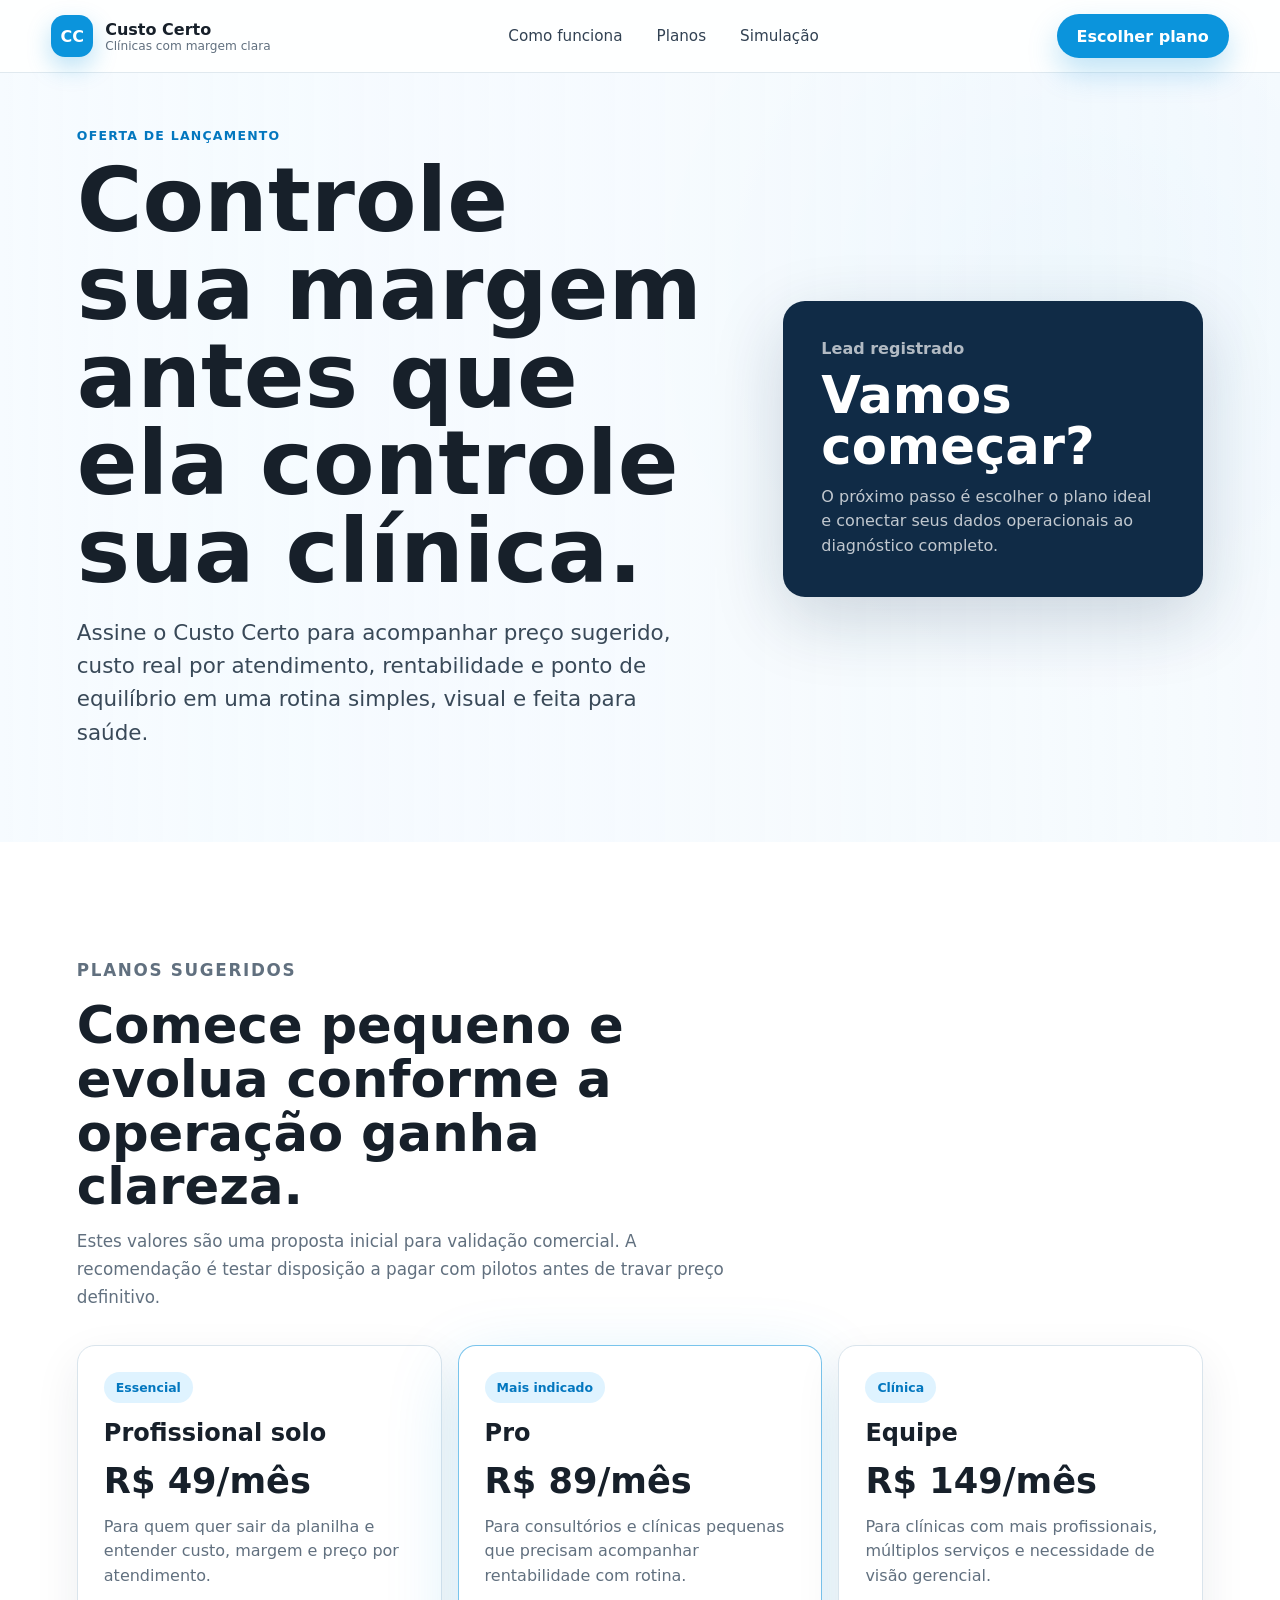
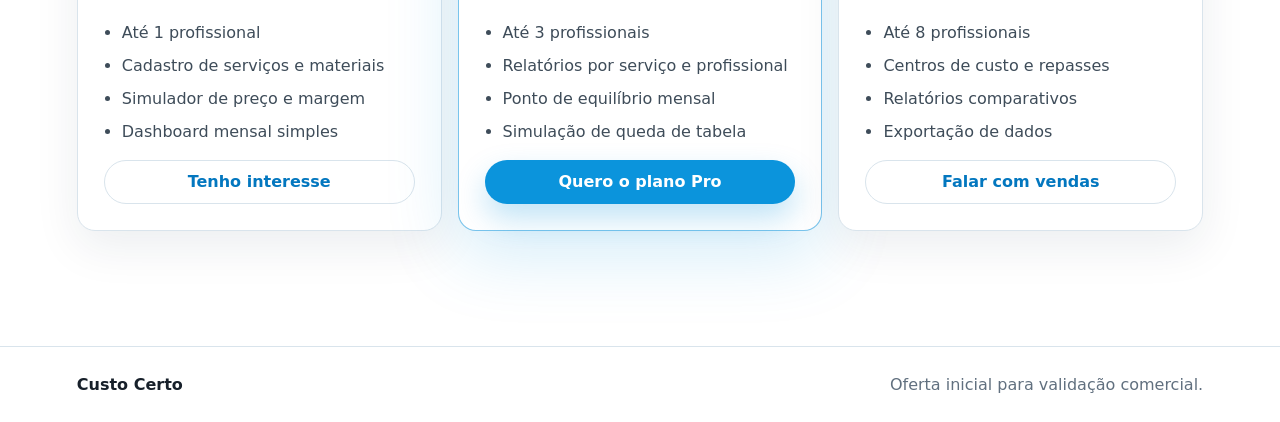
==== venda.html @ 5c552de0 "Add Custo Certo landing page" ====
<!doctype html>
<html lang="pt-BR">
  <head>
    <meta charset="utf-8" />
    <meta name="viewport" content="width=device-width, initial-scale=1" />
    <title>Custo Certo | Oferta</title>
    <meta
      name="description"
      content="Oferta de assinatura do Custo Certo para profissionais e clínicas de saúde."
    />
    <link rel="stylesheet" href="styles.css" />
  </head>
  <body>
    <header class="site-header" aria-label="Topo">
      <a class="brand" href="index.html" aria-label="Custo Certo">
        <span class="brand-mark" aria-hidden="true">CC</span>
        <span>
          <strong>Custo Certo</strong>
          <small>Clínicas com margem clara</small>
        </span>
      </a>
      <nav class="nav-links" aria-label="Navegação principal">
        <a href="index.html#produto">Como funciona</a>
        <a href="#planos">Planos</a>
        <a href="index.html#diagnostico">Simulação</a>
      </nav>
      <a class="header-cta" href="#planos">Escolher plano</a>
    </header>

    <main>
      <section class="sales-hero">
        <div>
          <p class="eyebrow">Oferta de lançamento</p>
          <h1>Controle sua margem antes que ela controle sua clínica.</h1>
          <p class="hero-lead">
            Assine o Custo Certo para acompanhar preço sugerido, custo real por atendimento,
            rentabilidade e ponto de equilíbrio em uma rotina simples, visual e feita para saúde.
          </p>
        </div>
        <div class="sales-summary">
          <span>Lead registrado</span>
          <strong id="leadGreeting">Vamos começar?</strong>
          <p>
            O próximo passo é escolher o plano ideal e conectar seus dados operacionais ao
            diagnóstico completo.
          </p>
        </div>
      </section>

      <section class="section pricing-section" id="planos" aria-labelledby="pricing-title">
        <div class="section-heading compact">
          <p class="eyebrow">Planos sugeridos</p>
          <h2 id="pricing-title">Comece pequeno e evolua conforme a operação ganha clareza.</h2>
          <p>
            Estes valores são uma proposta inicial para validação comercial. A recomendação é testar
            disposição a pagar com pilotos antes de travar preço definitivo.
          </p>
        </div>

        <div class="pricing-grid">
          <article class="price-card">
            <span class="plan-label">Essencial</span>
            <h3>Profissional solo</h3>
            <strong>R$ 49/mês</strong>
            <p>Para quem quer sair da planilha e entender custo, margem e preço por atendimento.</p>
            <ul>
              <li>Até 1 profissional</li>
              <li>Cadastro de serviços e materiais</li>
              <li>Simulador de preço e margem</li>
              <li>Dashboard mensal simples</li>
            </ul>
            <a class="button secondary" href="mailto:contato@custocerto.com?subject=Plano%20Essencial">Tenho interesse</a>
          </article>

          <article class="price-card featured">
            <span class="plan-label">Mais indicado</span>
            <h3>Pro</h3>
            <strong>R$ 89/mês</strong>
            <p>Para consultórios e clínicas pequenas que precisam acompanhar rentabilidade com rotina.</p>
            <ul>
              <li>Até 3 profissionais</li>
              <li>Relatórios por serviço e profissional</li>
              <li>Ponto de equilíbrio mensal</li>
              <li>Simulação de queda de tabela</li>
            </ul>
            <a class="button primary" href="mailto:contato@custocerto.com?subject=Plano%20Pro">Quero o plano Pro</a>
          </article>

          <article class="price-card">
            <span class="plan-label">Clínica</span>
            <h3>Equipe</h3>
            <strong>R$ 149/mês</strong>
            <p>Para clínicas com mais profissionais, múltiplos serviços e necessidade de visão gerencial.</p>
            <ul>
              <li>Até 8 profissionais</li>
              <li>Centros de custo e repasses</li>
              <li>Relatórios comparativos</li>
              <li>Exportação de dados</li>
            </ul>
            <a class="button secondary" href="mailto:contato@custocerto.com?subject=Plano%20Equipe">Falar com vendas</a>
          </article>
        </div>
      </section>
    </main>

    <footer class="site-footer">
      <span>Custo Certo</span>
      <span>Oferta inicial para validação comercial.</span>
    </footer>

    <script src="script.js"></script>
  </body>
</html>
---- styles.css ----
:root {
  --blue-700: #0377bf;
  --blue-600: #0b94dc;
  --blue-100: #dff3ff;
  --ink: #17202a;
  --muted: #61707f;
  --line: #d9e4ec;
  --paper: #ffffff;
  --mist: #f5f8fb;
  --green: #22a45a;
  --red: #d94b54;
  --yellow: #f4bf2a;
  --shadow: 0 22px 70px rgba(16, 43, 70, 0.18);
  font-family:
    Inter, ui-sans-serif, system-ui, -apple-system, BlinkMacSystemFont, "Segoe UI", sans-serif;
}

* {
  box-sizing: border-box;
}

html {
  scroll-behavior: smooth;
}

body {
  margin: 0;
  color: var(--ink);
  background: var(--mist);
  overflow-x: hidden;
}

a {
  color: inherit;
  text-decoration: none;
}

button {
  font: inherit;
}

img {
  display: block;
  max-width: 100%;
}

.site-header {
  position: fixed;
  inset: 0 0 auto;
  z-index: 20;
  display: flex;
  align-items: center;
  justify-content: space-between;
  gap: 24px;
  padding: 14px clamp(18px, 4vw, 64px);
  background: rgba(255, 255, 255, 0.88);
  border-bottom: 1px solid rgba(217, 228, 236, 0.8);
  backdrop-filter: blur(16px);
}

.brand {
  display: flex;
  align-items: center;
  gap: 12px;
  min-width: 188px;
}

.brand-mark {
  display: grid;
  width: 42px;
  height: 42px;
  place-items: center;
  color: #fff;
  font-weight: 800;
  letter-spacing: 0;
  background: var(--blue-600);
  border-radius: 14px;
  box-shadow: 0 10px 24px rgba(11, 148, 220, 0.28);
}

.brand strong,
.brand small {
  display: block;
}

.brand small {
  color: var(--muted);
  font-size: 0.76rem;
}

.nav-links {
  display: flex;
  align-items: center;
  gap: clamp(16px, 3vw, 34px);
  color: #314152;
  font-size: 0.95rem;
}

.header-cta,
.button {
  display: inline-flex;
  align-items: center;
  justify-content: center;
  min-height: 44px;
  padding: 0 20px;
  font-weight: 750;
  border: 0;
  border-radius: 999px;
  cursor: pointer;
}

.header-cta,
.button.primary {
  color: #fff;
  background: var(--blue-600);
  box-shadow: 0 14px 30px rgba(11, 148, 220, 0.26);
}

.button.secondary {
  color: var(--blue-700);
  background: rgba(255, 255, 255, 0.86);
  border: 1px solid var(--line);
}

.section-cta {
  display: flex;
  flex-wrap: wrap;
  gap: 12px;
  margin-top: 28px;
}

.hero {
  position: relative;
  min-height: 94vh;
  overflow: hidden;
  display: grid;
  align-items: center;
  padding: 116px clamp(20px, 6vw, 92px) 72px;
  background:
    linear-gradient(90deg, rgba(246, 251, 255, 0.98) 0%, rgba(246, 251, 255, 0.9) 46%, rgba(246, 251, 255, 0.36) 100%),
    radial-gradient(circle at 90% 44%, rgba(34, 164, 90, 0.16), transparent 31%),
    #f6fbff;
}

.hero::after {
  content: "";
  position: absolute;
  inset: auto 0 0;
  height: 96px;
  background: linear-gradient(180deg, transparent, var(--mist));
  pointer-events: none;
}

.hero-copy {
  position: relative;
  z-index: 2;
  width: 100%;
  min-width: 0;
  max-width: 720px;
}

.eyebrow {
  margin: 0 0 14px;
  color: var(--blue-700);
  font-size: 0.78rem;
  font-weight: 800;
  letter-spacing: 0.1em;
  text-transform: uppercase;
}

h1,
h2,
h3,
p {
  margin-top: 0;
}

h1 {
  margin-bottom: 20px;
  max-width: 820px;
  font-size: clamp(2.55rem, 7vw, 5.8rem);
  line-height: 0.98;
  letter-spacing: 0;
  overflow-wrap: break-word;
}

.hero-lead {
  max-width: min(610px, 100%);
  color: #394958;
  font-size: clamp(1.08rem, 2vw, 1.34rem);
  line-height: 1.55;
}

.hero-actions {
  display: flex;
  flex-wrap: wrap;
  gap: 12px;
  margin-top: 30px;
}

.hero-media {
  position: absolute;
  inset: 86px clamp(10px, 5vw, 72px) 38px auto;
  z-index: 1;
  width: min(46vw, 640px);
  min-width: 420px;
  pointer-events: none;
}

.hero-phone {
  position: absolute;
  width: 260px;
  border: 10px solid #101820;
  border-radius: 34px;
  background: #fff;
  box-shadow: var(--shadow);
}

.hero-phone-main {
  right: 118px;
  top: 28px;
  z-index: 3;
  transform: rotate(1.5deg);
}

.hero-phone-back {
  right: 0;
  top: 104px;
  z-index: 2;
  opacity: 0.88;
  transform: rotate(8deg);
}

.hero-phone-soft {
  right: 298px;
  top: 136px;
  z-index: 1;
  opacity: 0.72;
  transform: rotate(-7deg);
}

.hero-proof {
  position: absolute;
  z-index: 4;
  right: clamp(20px, 5vw, 86px);
  bottom: 36px;
  display: grid;
  grid-template-columns: minmax(0, 1fr) auto;
  gap: 0 14px;
  align-items: center;
  max-width: 390px;
  padding: 16px 18px;
  background: rgba(255, 255, 255, 0.92);
  border: 1px solid rgba(217, 228, 236, 0.9);
  border-radius: 18px;
  box-shadow: 0 18px 54px rgba(16, 43, 70, 0.15);
}

.hero-proof strong {
  grid-row: span 2;
  color: var(--green);
  font-size: 3rem;
  line-height: 1;
}

.hero-proof span {
  min-width: 0;
  color: var(--muted);
  font-size: 0.9rem;
}

.section {
  padding: clamp(64px, 9vw, 116px) clamp(20px, 6vw, 92px);
}

.section-heading {
  max-width: 760px;
  margin-bottom: 34px;
}

.section-heading.compact {
  max-width: 650px;
}

h2 {
  margin-bottom: 14px;
  font-size: clamp(2rem, 4vw, 3.4rem);
  line-height: 1.05;
  letter-spacing: 0;
}

.section-heading p,
.demo-copy p,
.pitch-card p {
  color: var(--muted);
  font-size: 1.05rem;
  line-height: 1.65;
}

.research-band {
  background: var(--paper);
}

.stat-grid {
  display: grid;
  grid-template-columns: repeat(3, minmax(0, 1fr));
  gap: 16px;
}

.stat-card,
.flow-grid article,
.pitch-card,
.diagnostic-panel,
.screen-row figure {
  background: var(--paper);
  border: 1px solid var(--line);
  border-radius: 18px;
  box-shadow: 0 16px 46px rgba(16, 43, 70, 0.08);
}

.stat-card {
  min-height: 174px;
  padding: 26px;
}

.stat-card strong {
  display: block;
  margin-bottom: 16px;
  color: var(--blue-700);
  font-size: clamp(2.4rem, 6vw, 4.3rem);
  line-height: 0.95;
}

.stat-card span {
  color: #3e4c59;
  font-size: 1.03rem;
  line-height: 1.45;
}

.product-section {
  background: #edf6fb;
}

.flow-grid {
  display: grid;
  grid-template-columns: repeat(4, minmax(0, 1fr));
  gap: 16px;
}

.flow-grid article {
  padding: 24px;
}

.step {
  display: inline-flex;
  align-items: center;
  justify-content: center;
  width: 44px;
  height: 44px;
  margin-bottom: 28px;
  color: var(--blue-700);
  font-weight: 850;
  background: var(--blue-100);
  border-radius: 14px;
}

.flow-grid h3 {
  margin-bottom: 10px;
  font-size: 1.22rem;
}

.flow-grid p {
  color: var(--muted);
  line-height: 1.55;
}

.demo-section {
  display: grid;
  grid-template-columns: 0.72fr 1.28fr;
  gap: clamp(28px, 6vw, 74px);
  align-items: center;
  background: var(--paper);
}

.screen-row {
  display: grid;
  grid-template-columns: repeat(3, minmax(0, 1fr));
  gap: 16px;
  align-items: end;
}

.screen-row figure {
  overflow: hidden;
  margin: 0;
}

.screen-row img {
  width: 100%;
  aspect-ratio: 9 / 15;
  object-fit: cover;
  object-position: top;
}

.screen-row figcaption {
  padding: 14px 16px 16px;
  color: #3e4c59;
  font-weight: 750;
  border-top: 1px solid var(--line);
}

.pitch-section {
  background:
    linear-gradient(135deg, rgba(3, 119, 191, 0.94), rgba(9, 93, 152, 0.94)),
    url("assets/app-relatorios.png") center / cover;
}

.pitch-card {
  max-width: 920px;
  padding: clamp(28px, 5vw, 58px);
  background: rgba(255, 255, 255, 0.94);
}

.pitch-tags {
  display: flex;
  flex-wrap: wrap;
  gap: 10px;
  margin-top: 26px;
}

.pitch-tags span {
  padding: 10px 14px;
  color: #0f4e76;
  font-size: 0.92rem;
  font-weight: 750;
  background: #e5f5ff;
  border-radius: 999px;
}

.calculator-section {
  background: var(--mist);
}

.diagnostic-panel {
  display: grid;
  grid-template-columns: 0.95fr 1.05fr;
  gap: 18px;
  padding: 18px;
}

.diagnostic-form,
.diagnostic-results {
  display: grid;
  align-content: start;
  gap: 14px;
}

.diagnostic-form {
  grid-template-columns: repeat(2, minmax(0, 1fr));
}

.diagnostic-form label {
  display: grid;
  gap: 10px;
  color: #344452;
  font-weight: 750;
}

.diagnostic-form input {
  width: 100%;
  min-height: 54px;
  padding: 0 16px;
  color: var(--ink);
  font: inherit;
  font-size: 1.06rem;
  background: #fbfdff;
  border: 1px solid var(--line);
  border-radius: 14px;
}

.diagnostic-status {
  display: grid;
  gap: 8px;
  padding: 22px;
  color: #fff;
  background: #102b46;
  border-radius: 16px;
}

.diagnostic-status.good {
  background: #11663b;
}

.diagnostic-status.warning {
  background: #9b6a00;
}

.diagnostic-status.danger {
  background: #8d2630;
}

.diagnostic-status span,
.scenario-card span,
.result-grid span {
  color: rgba(255, 255, 255, 0.72);
  font-size: 0.82rem;
}

.diagnostic-status strong {
  font-size: clamp(2.2rem, 5vw, 3.7rem);
  line-height: 1;
}

.diagnostic-status p {
  margin: 0;
  color: rgba(255, 255, 255, 0.72);
  line-height: 1.45;
}

.result-grid {
  display: grid;
  grid-template-columns: repeat(2, minmax(0, 1fr));
  gap: 12px;
}

.result-grid output,
.scenario-card {
  display: grid;
  gap: 8px;
  min-height: 104px;
  padding: 16px;
  background: #f8fbfd;
  border: 1px solid var(--line);
  border-radius: 14px;
}

.result-grid span,
.scenario-card span {
  color: var(--muted);
}

.result-grid strong {
  color: #17202a;
  font-size: 1.35rem;
  line-height: 1.15;
}

.scenario-card {
  min-height: 132px;
  background: #eaf6ff;
  border-color: #c7e8fa;
}

.scenario-card strong {
  color: var(--blue-700);
  font-size: 1.6rem;
}

.scenario-card p {
  margin: 0;
  color: #3e4c59;
  line-height: 1.45;
}

.diagnostic-cta {
  width: fit-content;
}

.site-footer {
  display: flex;
  justify-content: space-between;
  gap: 18px;
  padding: 28px clamp(20px, 6vw, 92px);
  color: var(--muted);
  background: #fff;
  border-top: 1px solid var(--line);
}

.site-footer span:first-child {
  color: var(--ink);
  font-weight: 800;
}

.sales-hero {
  display: grid;
  grid-template-columns: minmax(0, 1.2fr) minmax(320px, 0.8fr);
  gap: clamp(28px, 6vw, 84px);
  align-items: center;
  min-height: 72vh;
  padding: 128px clamp(20px, 6vw, 92px) 72px;
  background:
    linear-gradient(90deg, rgba(246, 251, 255, 0.98), rgba(246, 251, 255, 0.78)),
    radial-gradient(circle at 82% 36%, rgba(11, 148, 220, 0.18), transparent 34%);
}

.sales-summary {
  padding: clamp(24px, 4vw, 38px);
  color: #fff;
  background: #102b46;
  border-radius: 22px;
  box-shadow: var(--shadow);
}

.sales-summary span {
  display: block;
  margin-bottom: 12px;
  color: rgba(255, 255, 255, 0.68);
  font-weight: 750;
}

.sales-summary strong {
  display: block;
  margin-bottom: 12px;
  font-size: clamp(2rem, 4vw, 3.3rem);
  line-height: 1;
}

.sales-summary p {
  margin: 0;
  color: rgba(255, 255, 255, 0.74);
  line-height: 1.55;
}

.pricing-section {
  background: var(--paper);
}

.pricing-grid {
  display: grid;
  grid-template-columns: repeat(3, minmax(0, 1fr));
  gap: 16px;
}

.price-card {
  display: grid;
  gap: 16px;
  align-content: start;
  padding: 26px;
  background: #fff;
  border: 1px solid var(--line);
  border-radius: 18px;
  box-shadow: 0 16px 46px rgba(16, 43, 70, 0.08);
}

.price-card.featured {
  border-color: rgba(11, 148, 220, 0.55);
  box-shadow: 0 22px 72px rgba(11, 148, 220, 0.18);
}

.plan-label {
  width: fit-content;
  padding: 8px 12px;
  color: var(--blue-700);
  font-size: 0.78rem;
  font-weight: 850;
  background: var(--blue-100);
  border-radius: 999px;
}

.price-card h3 {
  margin: 0;
  font-size: 1.5rem;
}

.price-card strong {
  color: var(--ink);
  font-size: 2.2rem;
  line-height: 1;
}

.price-card p {
  color: var(--muted);
  line-height: 1.55;
}

.price-card ul {
  display: grid;
  gap: 10px;
  margin: 0;
  padding-left: 18px;
  color: #3e4c59;
  line-height: 1.45;
}

.modal {
  position: fixed;
  inset: 0;
  z-index: 100;
  display: grid;
  place-items: center;
  padding: 18px;
  opacity: 0;
  pointer-events: none;
  transition: opacity 0.18s ease;
}

.modal.is-open {
  opacity: 1;
  pointer-events: auto;
}

.modal-backdrop {
  position: absolute;
  inset: 0;
  background: rgba(16, 43, 70, 0.56);
  backdrop-filter: blur(8px);
}

.modal-dialog {
  position: relative;
  z-index: 1;
  width: min(560px, 100%);
  max-height: calc(100vh - 36px);
  overflow: auto;
  padding: clamp(24px, 5vw, 38px);
  background: #fff;
  border: 1px solid var(--line);
  border-radius: 22px;
  box-shadow: 0 26px 90px rgba(16, 43, 70, 0.32);
}

.modal-dialog h2 {
  font-size: clamp(1.8rem, 4vw, 2.6rem);
}

.modal-dialog p {
  color: var(--muted);
  line-height: 1.6;
}

.modal-close {
  position: absolute;
  top: 14px;
  right: 14px;
  display: grid;
  width: 40px;
  height: 40px;
  place-items: center;
  color: #3e4c59;
  font-size: 1.5rem;
  background: #f2f6f9;
  border: 0;
  border-radius: 999px;
  cursor: pointer;
}

.lead-form {
  display: grid;
  gap: 14px;
  margin-top: 22px;
}

.lead-form label {
  display: grid;
  gap: 8px;
  color: #344452;
  font-weight: 750;
}

.lead-form input {
  min-height: 54px;
  padding: 0 16px;
  color: var(--ink);
  font: inherit;
  background: #fbfdff;
  border: 1px solid var(--line);
  border-radius: 14px;
}

.modal-dialog small {
  display: block;
  margin-top: 14px;
  color: var(--muted);
  line-height: 1.45;
}

@media (max-width: 1060px) {
  .hero {
    min-height: 900px;
    align-items: start;
  }

  .hero-media {
    inset: auto 0 72px auto;
    width: 100%;
    min-width: 0;
    height: 420px;
  }

  .hero-phone {
    width: 210px;
  }

  .hero-phone-main {
    right: 33%;
    top: 8px;
  }

  .hero-phone-back {
    right: 8%;
    top: 74px;
  }

  .hero-phone-soft {
    right: auto;
    left: 6%;
    top: 104px;
  }

  .hero-proof {
    right: auto;
    left: 20px;
    bottom: 22px;
  }

  .flow-grid,
  .stat-grid,
  .diagnostic-panel,
  .pricing-grid,
  .sales-hero {
    grid-template-columns: repeat(2, minmax(0, 1fr));
  }

  .diagnostic-panel,
  .sales-hero {
    grid-template-columns: 1fr;
  }

  .demo-section {
    grid-template-columns: 1fr;
  }
}

@media (max-width: 720px) {
  .site-header {
    position: sticky;
    padding: 12px 16px;
  }

  .nav-links,
  .header-cta {
    display: none;
  }

  .hero {
    min-height: 800px;
    padding: 48px 20px 270px;
  }

  h1 {
    font-size: clamp(2.35rem, 11vw, 3.2rem);
  }

  .hero-lead,
  .hero-actions {
    max-width: calc(100vw - 40px);
  }

  .hero-copy {
    max-width: 350px;
  }

  .hero-lead {
    font-size: 1.03rem;
  }

  .hero-media {
    height: 300px;
    bottom: -46px;
  }

  .hero-phone {
    width: 150px;
    border-width: 8px;
    border-radius: 28px;
  }

  .hero-phone-main {
    right: 18%;
  }

  .hero-phone-back {
    right: -14%;
    top: 78px;
  }

  .hero-phone-soft {
    left: -16%;
    top: 96px;
  }

  .hero-proof {
    width: min(350px, calc(100vw - 40px));
    max-width: 350px;
    bottom: 10px;
  }

  .hero-proof strong {
    font-size: 2.1rem;
  }

  .stat-grid,
  .flow-grid,
  .screen-row,
  .diagnostic-form,
  .result-grid,
  .pricing-grid {
    grid-template-columns: 1fr;
  }

  .sales-hero {
    padding-top: 58px;
  }

  .screen-row {
    max-width: 360px;
    margin: 0 auto;
  }

  .site-footer {
    display: grid;
  }
}
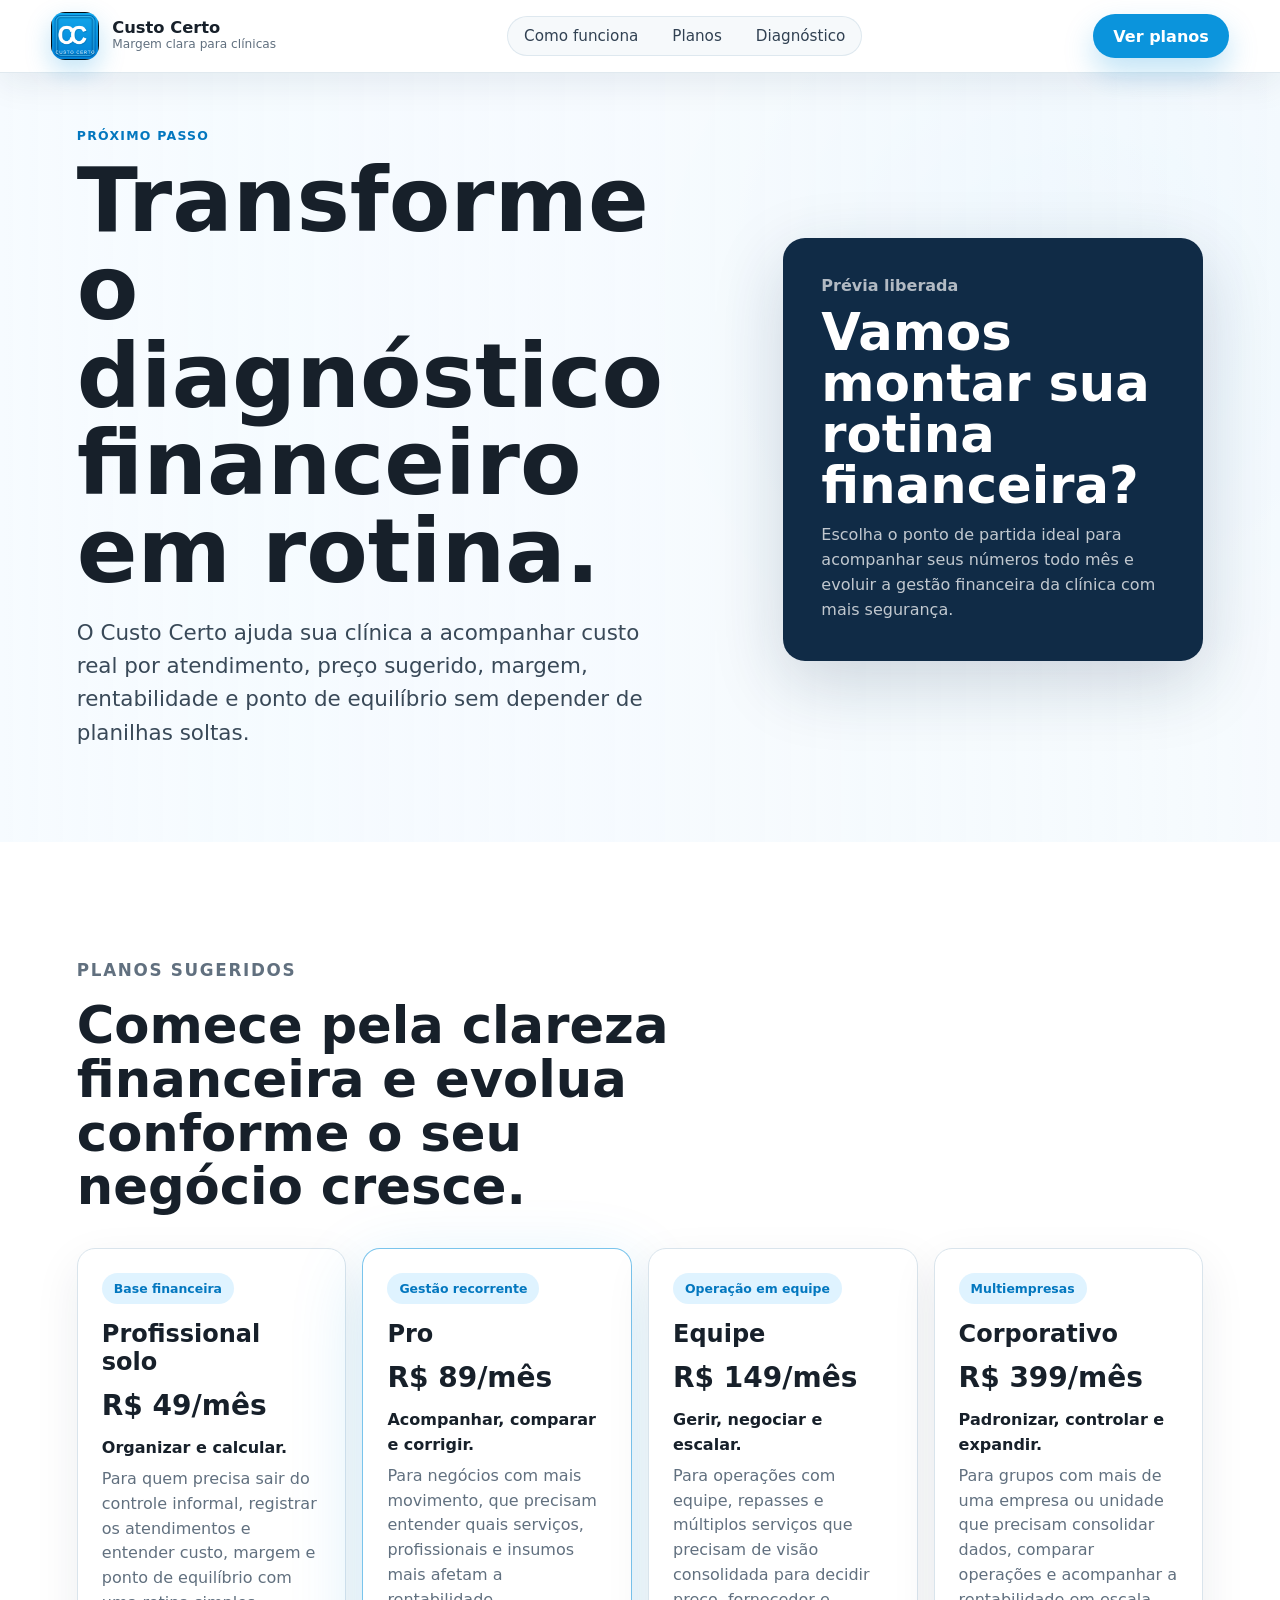
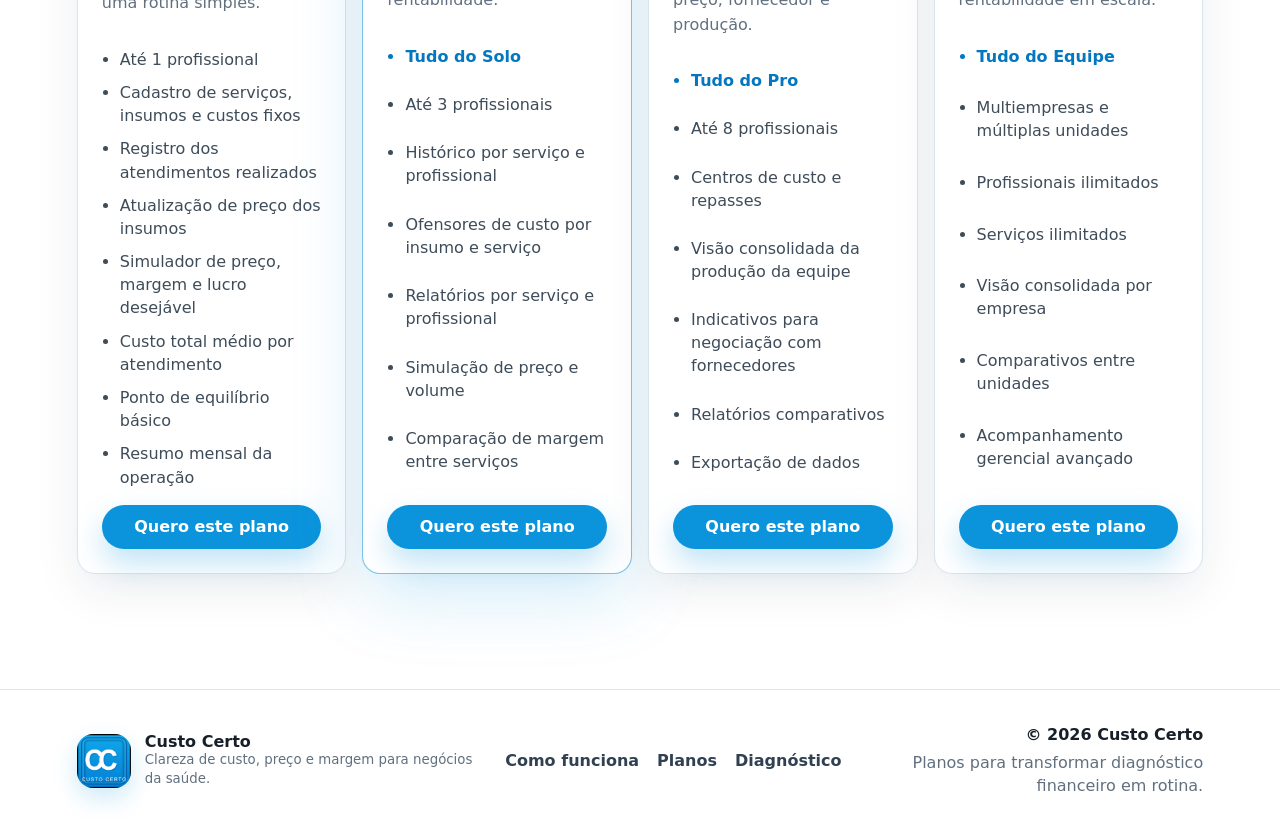
==== commit c318305f: "Refine landing branding and pricing" ====
--- a/venda.html
+++ b/venda.html
@@ -13,36 +13,36 @@
   <body>
     <header class="site-header" aria-label="Topo">
       <a class="brand" href="index.html" aria-label="Custo Certo">
-        <span class="brand-mark" aria-hidden="true">CC</span>
+        <img class="brand-logo" src="assets/custo-certo-logo.png" alt="" />
         <span>
           <strong>Custo Certo</strong>
-          <small>Clínicas com margem clara</small>
+          <small>Margem clara para clínicas</small>
         </span>
       </a>
       <nav class="nav-links" aria-label="Navegação principal">
         <a href="index.html#produto">Como funciona</a>
         <a href="#planos">Planos</a>
-        <a href="index.html#diagnostico">Simulação</a>
+        <a href="index.html#diagnostico">Diagnóstico</a>
       </nav>
-      <a class="header-cta" href="#planos">Escolher plano</a>
+      <a class="header-cta" href="#planos">Ver planos</a>
     </header>
 
     <main>
       <section class="sales-hero">
         <div>
-          <p class="eyebrow">Oferta de lançamento</p>
-          <h1>Controle sua margem antes que ela controle sua clínica.</h1>
+          <p class="eyebrow">Próximo passo</p>
+          <h1>Transforme o diagnóstico financeiro em rotina.</h1>
           <p class="hero-lead">
-            Assine o Custo Certo para acompanhar preço sugerido, custo real por atendimento,
-            rentabilidade e ponto de equilíbrio em uma rotina simples, visual e feita para saúde.
+            O Custo Certo ajuda sua clínica a acompanhar custo real por atendimento, preço sugerido,
+            margem, rentabilidade e ponto de equilíbrio sem depender de planilhas soltas.
           </p>
         </div>
         <div class="sales-summary">
-          <span>Lead registrado</span>
-          <strong id="leadGreeting">Vamos começar?</strong>
+          <span>Prévia liberada</span>
+          <strong id="leadGreeting">Vamos montar sua rotina financeira?</strong>
           <p>
-            O próximo passo é escolher o plano ideal e conectar seus dados operacionais ao
-            diagnóstico completo.
+            Escolha o ponto de partida ideal para acompanhar seus números todo mês e evoluir a
+            gestão financeira da clínica com mais segurança.
           </p>
         </div>
       </section>
@@ -50,62 +50,115 @@
       <section class="section pricing-section" id="planos" aria-labelledby="pricing-title">
         <div class="section-heading compact">
           <p class="eyebrow">Planos sugeridos</p>
-          <h2 id="pricing-title">Comece pequeno e evolua conforme a operação ganha clareza.</h2>
-          <p>
-            Estes valores são uma proposta inicial para validação comercial. A recomendação é testar
-            disposição a pagar com pilotos antes de travar preço definitivo.
-          </p>
+          <h2 id="pricing-title">Comece pela clareza financeira e evolua conforme o seu negócio cresce.</h2>
         </div>
 
         <div class="pricing-grid">
           <article class="price-card">
-            <span class="plan-label">Essencial</span>
+            <span class="plan-label">Base financeira</span>
             <h3>Profissional solo</h3>
             <strong>R$ 49/mês</strong>
-            <p>Para quem quer sair da planilha e entender custo, margem e preço por atendimento.</p>
+            <p>
+              <span class="plan-focus">Organizar e calcular.</span>
+              Para quem precisa sair do controle informal, registrar os atendimentos e entender custo,
+              margem e ponto de equilíbrio com uma rotina simples.
+            </p>
             <ul>
               <li>Até 1 profissional</li>
-              <li>Cadastro de serviços e materiais</li>
-              <li>Simulador de preço e margem</li>
-              <li>Dashboard mensal simples</li>
+              <li>Cadastro de serviços, insumos e custos fixos</li>
+              <li>Registro dos atendimentos realizados</li>
+              <li>Atualização de preço dos insumos</li>
+              <li>Simulador de preço, margem e lucro desejável</li>
+              <li>Custo total médio por atendimento</li>
+              <li>Ponto de equilíbrio básico</li>
+              <li>Resumo mensal da operação</li>
             </ul>
-            <a class="button secondary" href="mailto:contato@custocerto.com?subject=Plano%20Essencial">Tenho interesse</a>
+            <a class="button primary" href="mailto:contato@custocerto.com?subject=Plano%20Essencial">Quero este plano</a>
           </article>
 
           <article class="price-card featured">
-            <span class="plan-label">Mais indicado</span>
+            <span class="plan-label">Gestão recorrente</span>
             <h3>Pro</h3>
             <strong>R$ 89/mês</strong>
-            <p>Para consultórios e clínicas pequenas que precisam acompanhar rentabilidade com rotina.</p>
+            <p>
+              <span class="plan-focus">Acompanhar, comparar e corrigir.</span>
+              Para negócios com mais movimento, que precisam entender quais serviços, profissionais e
+              insumos mais afetam a rentabilidade.
+            </p>
             <ul>
+              <li class="plan-included">Tudo do Solo</li>
               <li>Até 3 profissionais</li>
+              <li>Histórico por serviço e profissional</li>
+              <li>Ofensores de custo por insumo e serviço</li>
               <li>Relatórios por serviço e profissional</li>
-              <li>Ponto de equilíbrio mensal</li>
-              <li>Simulação de queda de tabela</li>
+              <li>Simulação de preço e volume</li>
+              <li>Comparação de margem entre serviços</li>
             </ul>
-            <a class="button primary" href="mailto:contato@custocerto.com?subject=Plano%20Pro">Quero o plano Pro</a>
+            <a class="button primary" href="mailto:contato@custocerto.com?subject=Plano%20Pro">Quero este plano</a>
           </article>
 
           <article class="price-card">
-            <span class="plan-label">Clínica</span>
+            <span class="plan-label">Operação em equipe</span>
             <h3>Equipe</h3>
             <strong>R$ 149/mês</strong>
-            <p>Para clínicas com mais profissionais, múltiplos serviços e necessidade de visão gerencial.</p>
+            <p>
+              <span class="plan-focus">Gerir, negociar e escalar.</span>
+              Para operações com equipe, repasses e múltiplos serviços que precisam de visão consolidada
+              para decidir preço, fornecedor e produção.
+            </p>
             <ul>
+              <li class="plan-included">Tudo do Pro</li>
               <li>Até 8 profissionais</li>
               <li>Centros de custo e repasses</li>
+              <li>Visão consolidada da produção da equipe</li>
+              <li>Indicativos para negociação com fornecedores</li>
               <li>Relatórios comparativos</li>
               <li>Exportação de dados</li>
             </ul>
-            <a class="button secondary" href="mailto:contato@custocerto.com?subject=Plano%20Equipe">Falar com vendas</a>
+            <a class="button primary" href="mailto:contato@custocerto.com?subject=Plano%20Equipe">Quero este plano</a>
+          </article>
+
+          <article class="price-card">
+            <span class="plan-label">Multiempresas</span>
+            <h3>Corporativo</h3>
+            <strong>R$ 399/mês</strong>
+            <p>
+              <span class="plan-focus">Padronizar, controlar e expandir.</span>
+              Para grupos com mais de uma empresa ou unidade que precisam consolidar dados,
+              comparar operações e acompanhar a rentabilidade em escala.
+            </p>
+            <ul>
+              <li class="plan-included">Tudo do Equipe</li>
+              <li>Multiempresas e múltiplas unidades</li>
+              <li>Profissionais ilimitados</li>
+              <li>Serviços ilimitados</li>
+              <li>Visão consolidada por empresa</li>
+              <li>Comparativos entre unidades</li>
+              <li>Acompanhamento gerencial avançado</li>
+            </ul>
+            <a class="button primary" href="mailto:contato@custocerto.com?subject=Plano%20Corporativo">Quero este plano</a>
           </article>
         </div>
       </section>
     </main>
 
     <footer class="site-footer">
-      <span>Custo Certo</span>
-      <span>Oferta inicial para validação comercial.</span>
+      <div class="footer-brand">
+        <img class="footer-logo" src="assets/custo-certo-logo.png" alt="" />
+        <span>
+          <strong>Custo Certo</strong>
+          <small>Clareza de custo, preço e margem para negócios da saúde.</small>
+        </span>
+      </div>
+      <nav class="footer-links" aria-label="Navegação do rodapé">
+        <a href="index.html#produto">Como funciona</a>
+        <a href="#planos">Planos</a>
+        <a href="index.html#diagnostico">Diagnóstico</a>
+      </nav>
+      <div class="footer-meta">
+        <span>© 2026 Custo Certo</span>
+        <span>Planos para transformar diagnóstico financeiro em rotina.</span>
+      </div>
     </footer>
 
     <script src="script.js"></script>
--- a/styles.css
+++ b/styles.css
@@ -52,30 +52,26 @@
   align-items: center;
   justify-content: space-between;
   gap: 24px;
-  padding: 14px clamp(18px, 4vw, 64px);
-  background: rgba(255, 255, 255, 0.88);
+  padding: 12px clamp(18px, 4vw, 64px);
+  background: rgba(255, 255, 255, 0.94);
   border-bottom: 1px solid rgba(217, 228, 236, 0.8);
+  box-shadow: 0 10px 34px rgba(16, 43, 70, 0.08);
   backdrop-filter: blur(16px);
 }
 
 .brand {
   display: flex;
   align-items: center;
-  gap: 12px;
-  min-width: 188px;
-}
-
-.brand-mark {
-  display: grid;
-  width: 42px;
-  height: 42px;
-  place-items: center;
-  color: #fff;
-  font-weight: 800;
-  letter-spacing: 0;
-  background: var(--blue-600);
+  gap: 13px;
+  min-width: 218px;
+}
+
+.brand-logo {
+  width: 48px;
+  height: 48px;
+  flex: 0 0 auto;
   border-radius: 14px;
-  box-shadow: 0 10px 24px rgba(11, 148, 220, 0.28);
+  box-shadow: 0 10px 26px rgba(11, 148, 220, 0.26);
 }
 
 .brand strong,
@@ -83,17 +79,39 @@
   display: block;
 }
 
+.brand strong {
+  color: var(--ink);
+  font-size: 1.02rem;
+  line-height: 1.1;
+}
+
 .brand small {
   color: var(--muted);
   font-size: 0.76rem;
+  line-height: 1.25;
 }
 
 .nav-links {
   display: flex;
   align-items: center;
   gap: clamp(16px, 3vw, 34px);
+  padding: 10px 16px;
   color: #314152;
   font-size: 0.95rem;
+  background: rgba(245, 248, 251, 0.82);
+  border: 1px solid rgba(217, 228, 236, 0.84);
+  border-radius: 999px;
+}
+
+.nav-links a {
+  transition:
+    color 160ms ease,
+    transform 160ms ease;
+}
+
+.nav-links a:hover {
+  color: var(--blue-700);
+  transform: translateY(-1px);
 }
 
 .header-cta,
@@ -477,6 +495,14 @@
   border-radius: 14px;
 }
 
+.diagnostic-note {
+  grid-column: 1 / -1;
+  margin: 0;
+  color: var(--muted);
+  font-size: 0.92rem;
+  line-height: 1.45;
+}
+
 .diagnostic-status {
   display: grid;
   gap: 8px;
@@ -566,16 +592,68 @@
 }
 
 .site-footer {
-  display: flex;
-  justify-content: space-between;
-  gap: 18px;
-  padding: 28px clamp(20px, 6vw, 92px);
+  display: grid;
+  grid-template-columns: minmax(240px, 1.2fr) minmax(220px, auto) minmax(260px, 1fr);
+  gap: 28px;
+  align-items: center;
+  padding: 34px clamp(20px, 6vw, 92px);
   color: var(--muted);
   background: #fff;
   border-top: 1px solid var(--line);
 }
 
-.site-footer span:first-child {
+.footer-brand {
+  display: flex;
+  align-items: center;
+  gap: 14px;
+  min-width: 0;
+}
+
+.footer-logo {
+  width: 54px;
+  height: 54px;
+  flex: 0 0 auto;
+  border-radius: 16px;
+  box-shadow: 0 10px 24px rgba(11, 148, 220, 0.2);
+}
+
+.footer-brand strong,
+.footer-brand small,
+.footer-meta span {
+  display: block;
+}
+
+.footer-brand strong {
+  color: var(--ink);
+  font-weight: 800;
+}
+
+.footer-brand small {
+  color: var(--muted);
+  line-height: 1.4;
+}
+
+.footer-links {
+  display: flex;
+  justify-content: center;
+  gap: 18px;
+  color: #314152;
+  font-weight: 700;
+}
+
+.footer-links a:hover {
+  color: var(--blue-700);
+}
+
+.footer-meta {
+  display: grid;
+  gap: 6px;
+  justify-items: end;
+  text-align: right;
+  line-height: 1.4;
+}
+
+.footer-meta span:first-child {
   color: var(--ink);
   font-weight: 800;
 }
@@ -626,15 +704,16 @@
 
 .pricing-grid {
   display: grid;
-  grid-template-columns: repeat(3, minmax(0, 1fr));
+  grid-template-columns: repeat(4, minmax(0, 1fr));
   gap: 16px;
 }
 
 .price-card {
   display: grid;
+  grid-template-rows: auto auto auto auto 1fr auto;
   gap: 16px;
   align-content: start;
-  padding: 26px;
+  padding: 24px;
   background: #fff;
   border: 1px solid var(--line);
   border-radius: 18px;
@@ -663,13 +742,20 @@
 
 .price-card strong {
   color: var(--ink);
-  font-size: 2.2rem;
+  font-size: clamp(1.75rem, 2.1vw, 2.2rem);
   line-height: 1;
 }
 
 .price-card p {
   color: var(--muted);
   line-height: 1.55;
+}
+
+.plan-focus {
+  display: block;
+  margin-bottom: 6px;
+  color: var(--ink);
+  font-weight: 850;
 }
 
 .price-card ul {
@@ -679,6 +765,11 @@
   padding-left: 18px;
   color: #3e4c59;
   line-height: 1.45;
+}
+
+.price-card .plan-included {
+  color: var(--blue-700);
+  font-weight: 850;
 }
 
 .modal {
@@ -917,6 +1008,18 @@
   }
 
   .site-footer {
-    display: grid;
-  }
-}
+    grid-template-columns: 1fr;
+    justify-items: start;
+    text-align: left;
+  }
+
+  .footer-links {
+    flex-wrap: wrap;
+    justify-content: flex-start;
+  }
+
+  .footer-meta {
+    justify-items: start;
+    text-align: left;
+  }
+}
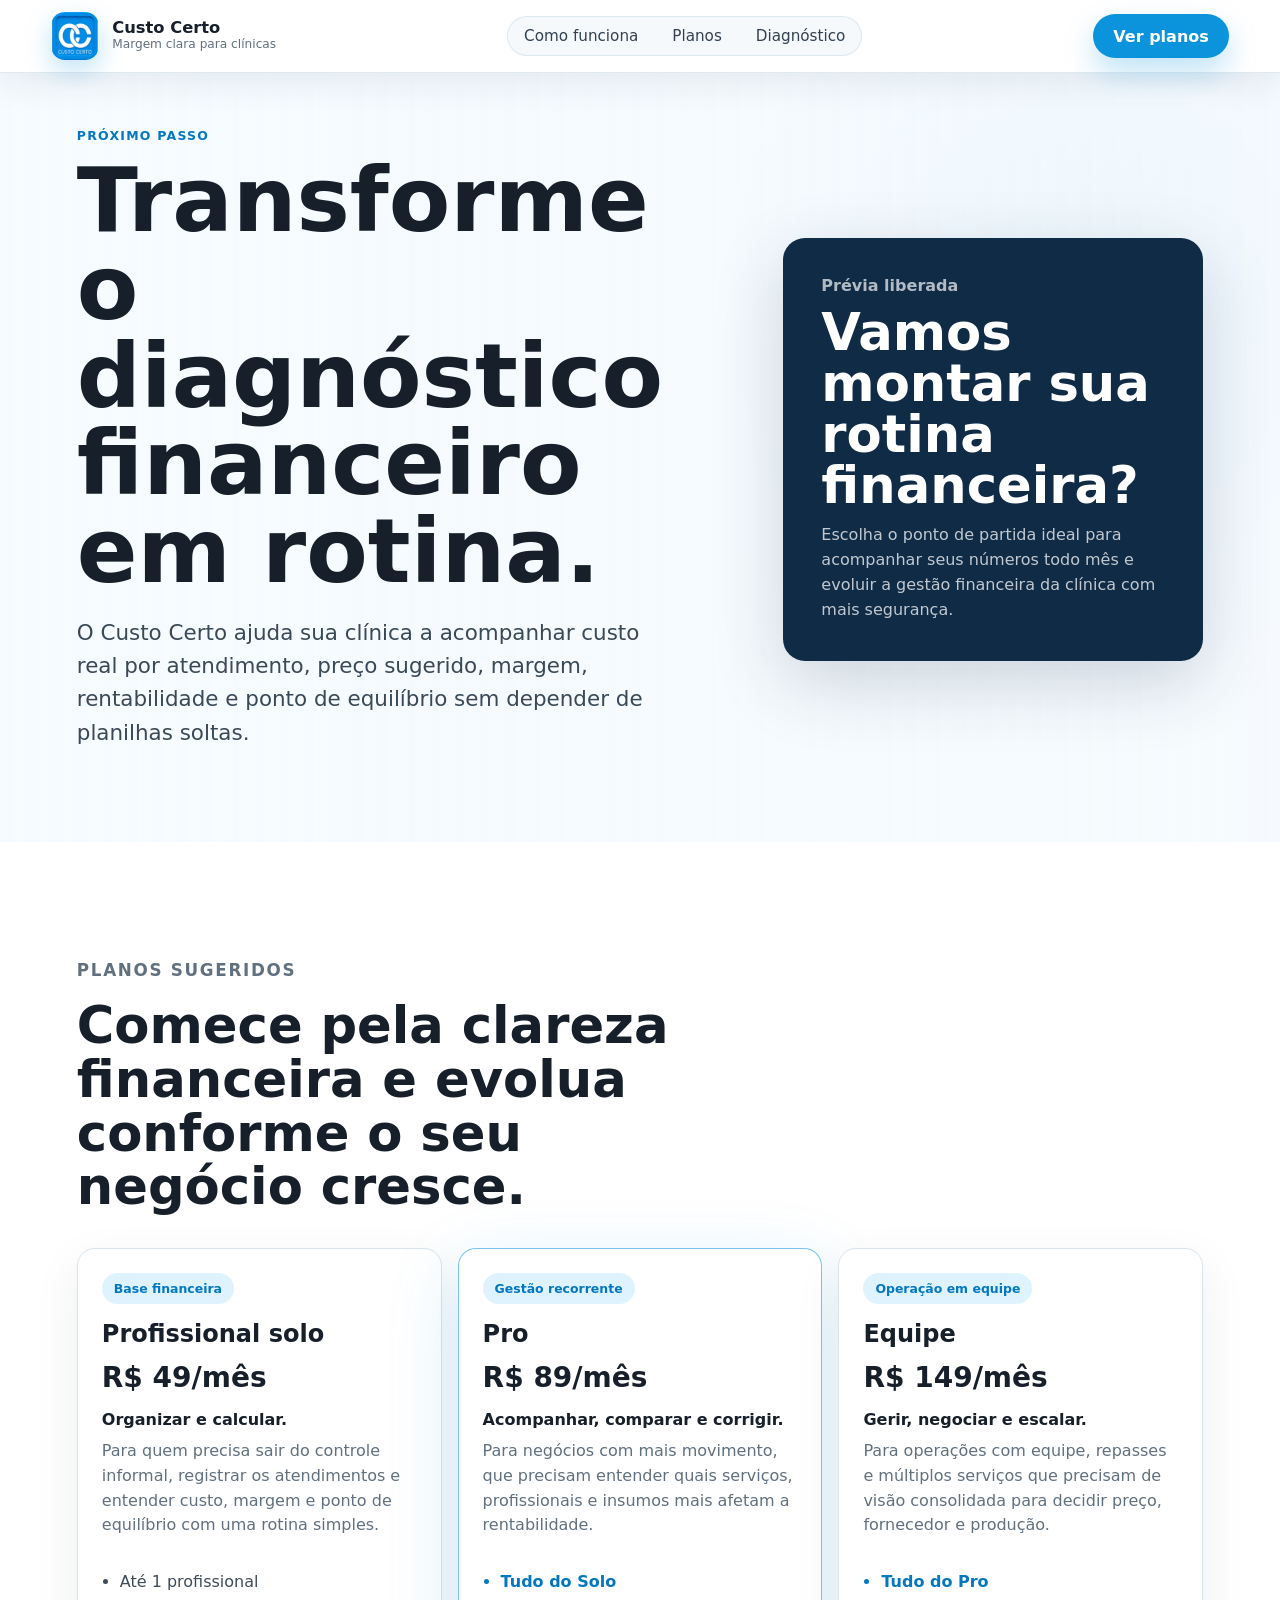
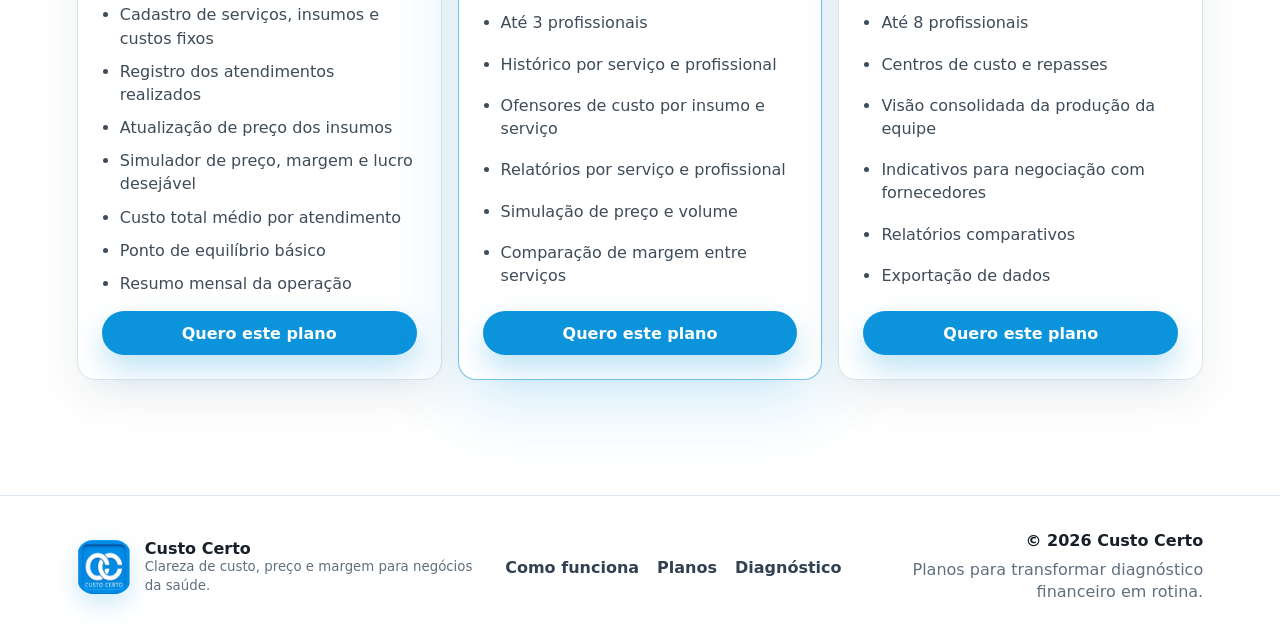
==== commit c3da7408: "Add investor pitch section and update plans" ====
--- a/venda.html
+++ b/venda.html
@@ -117,27 +117,6 @@
             </ul>
             <a class="button primary" href="mailto:contato@custocerto.com?subject=Plano%20Equipe">Quero este plano</a>
           </article>
-
-          <article class="price-card">
-            <span class="plan-label">Multiempresas</span>
-            <h3>Corporativo</h3>
-            <strong>R$ 399/mês</strong>
-            <p>
-              <span class="plan-focus">Padronizar, controlar e expandir.</span>
-              Para grupos com mais de uma empresa ou unidade que precisam consolidar dados,
-              comparar operações e acompanhar a rentabilidade em escala.
-            </p>
-            <ul>
-              <li class="plan-included">Tudo do Equipe</li>
-              <li>Multiempresas e múltiplas unidades</li>
-              <li>Profissionais ilimitados</li>
-              <li>Serviços ilimitados</li>
-              <li>Visão consolidada por empresa</li>
-              <li>Comparativos entre unidades</li>
-              <li>Acompanhamento gerencial avançado</li>
-            </ul>
-            <a class="button primary" href="mailto:contato@custocerto.com?subject=Plano%20Corporativo">Quero este plano</a>
-          </article>
         </div>
       </section>
     </main>
--- a/styles.css
+++ b/styles.css
@@ -70,6 +70,7 @@
   width: 48px;
   height: 48px;
   flex: 0 0 auto;
+  object-fit: cover;
   border-radius: 14px;
   box-shadow: 0 10px 26px rgba(11, 148, 220, 0.26);
 }
@@ -112,6 +113,44 @@
 .nav-links a:hover {
   color: var(--blue-700);
   transform: translateY(-1px);
+}
+
+.top-tabs {
+  display: flex;
+  align-items: center;
+  gap: 6px;
+  padding: 6px;
+  color: #314152;
+  background: rgba(245, 248, 251, 0.86);
+  border: 1px solid rgba(217, 228, 236, 0.88);
+  border-radius: 999px;
+}
+
+.top-tab {
+  display: inline-flex;
+  align-items: center;
+  justify-content: center;
+  min-height: 36px;
+  padding: 0 16px;
+  color: #314152;
+  font-size: 0.92rem;
+  font-weight: 750;
+  border-radius: 999px;
+  transition:
+    color 160ms ease,
+    background 160ms ease,
+    box-shadow 160ms ease;
+}
+
+.top-tab:hover {
+  color: var(--blue-700);
+  background: #fff;
+}
+
+.top-tab.is-active {
+  color: #fff;
+  background: var(--blue-600);
+  box-shadow: 0 10px 22px rgba(11, 148, 220, 0.2);
 }
 
 .header-cta,
@@ -245,7 +284,6 @@
   right: 0;
   top: 104px;
   z-index: 2;
-  opacity: 0.88;
   transform: rotate(8deg);
 }
 
@@ -253,7 +291,6 @@
   right: 298px;
   top: 136px;
   z-index: 1;
-  opacity: 0.72;
   transform: rotate(-7deg);
 }
 
@@ -287,8 +324,399 @@
   font-size: 0.9rem;
 }
 
+.tab-panel[hidden] {
+  display: none;
+}
+
+.blank-tab-panel {
+  min-height: calc(100vh - 72px);
+  padding: 116px clamp(20px, 6vw, 92px) 72px;
+  background: var(--mist);
+}
+
+.investor-section {
+  background: #f6fbff;
+}
+
+.investor-hero {
+  display: grid;
+  grid-template-columns: minmax(0, 1fr) minmax(320px, 0.72fr);
+  gap: clamp(24px, 5vw, 72px);
+  align-items: end;
+  padding: clamp(116px, 13vw, 168px) clamp(20px, 6vw, 92px) clamp(42px, 6vw, 74px);
+  background:
+    linear-gradient(135deg, rgba(246, 251, 255, 0.98), rgba(223, 243, 255, 0.86)),
+    radial-gradient(circle at 88% 18%, rgba(34, 164, 90, 0.14), transparent 28%);
+}
+
+.investor-hero h1 {
+  max-width: 980px;
+  margin: 0 0 22px;
+  color: #091827;
+  font-size: clamp(2.5rem, 5.6vw, 6rem);
+  line-height: 0.98;
+}
+
+.investor-hero p:last-child {
+  max-width: 760px;
+  margin: 0;
+  color: #3a4a59;
+  font-size: clamp(1.02rem, 1.5vw, 1.22rem);
+  line-height: 1.62;
+}
+
+.investor-highlights {
+  display: grid;
+  gap: 12px;
+}
+
+.investor-highlights article {
+  display: grid;
+  gap: 6px;
+  padding: 18px;
+  background: #fff;
+  border: 1px solid var(--line);
+  border-radius: 8px;
+  box-shadow: 0 16px 44px rgba(16, 43, 70, 0.08);
+}
+
+.investor-highlights span,
+.investor-card > span {
+  color: var(--blue-700);
+  font-size: 0.78rem;
+  font-weight: 900;
+  text-transform: uppercase;
+}
+
+.investor-highlights strong {
+  color: #102334;
+  font-size: 1.15rem;
+}
+
+.investor-grid {
+  display: grid;
+  grid-template-columns: repeat(3, minmax(0, 1fr));
+  gap: 16px;
+  padding: 0 clamp(20px, 6vw, 92px) clamp(64px, 8vw, 108px);
+}
+
+.investor-card {
+  display: grid;
+  align-content: start;
+  gap: 12px;
+  min-height: 260px;
+  padding: 22px;
+  background: #fff;
+  border: 1px solid var(--line);
+  border-radius: 8px;
+  box-shadow: 0 16px 44px rgba(16, 43, 70, 0.07);
+}
+
+.investor-card.featured {
+  background: #102b46;
+  border-color: #102b46;
+}
+
+.investor-card h2 {
+  margin: 0;
+  color: #102334;
+  font-size: clamp(1.35rem, 2vw, 1.8rem);
+}
+
+.investor-card p,
+.investor-card li {
+  color: #465766;
+  line-height: 1.55;
+}
+
+.investor-card p {
+  margin: 0;
+}
+
+.investor-card ul {
+  display: grid;
+  gap: 8px;
+  margin: 2px 0 0;
+  padding-left: 18px;
+}
+
+.investor-card.featured h2,
+.investor-card.featured p,
+.investor-card.featured li {
+  color: #fff;
+}
+
+.investor-card.featured > span {
+  color: #8bd8ff;
+}
+
+.investor-ask {
+  grid-column: span 2;
+  min-height: auto;
+  background: #e6f6ff;
+  border-color: #b9e4fb;
+}
+
+.about-section {
+  max-width: 100vw;
+  scroll-margin-top: 96px;
+  overflow-x: hidden;
+  background: #fff;
+}
+
+.about-endorsement {
+  position: relative;
+  display: grid;
+  height: clamp(72px, 6vw, 88px);
+  place-items: center;
+  padding: 0;
+  background: #ffffff;
+  border-top: 1px solid #d9e4ec;
+  border-bottom: 1px solid #d9e4ec;
+}
+
+.about-endorsement-logo {
+  width: clamp(150px, 16vw, 220px);
+  height: auto;
+}
+
+.about-intro {
+  max-width: 100vw;
+  padding: clamp(112px, 13vw, 174px) clamp(20px, 6vw, 92px) clamp(34px, 5vw, 56px);
+  background: #f6fbff;
+}
+
+.about-intro h1 {
+  max-width: 1050px;
+  margin-bottom: 24px;
+  font-size: clamp(2.6rem, 5.4vw, 6rem);
+  line-height: 0.98;
+  overflow-wrap: break-word;
+}
+
+.about-intro p:last-child {
+  max-width: 820px;
+  margin: 0;
+  color: #394958;
+  font-size: clamp(1.08rem, 1.5vw, 1.28rem);
+  line-height: 1.62;
+}
+
+.about-principles {
+  display: grid;
+  grid-template-columns: repeat(3, minmax(0, 1fr));
+  gap: 1px;
+  max-width: 100vw;
+  padding: 0 clamp(20px, 6vw, 92px) clamp(38px, 5vw, 64px);
+  background: #d7e5ee;
+}
+
+.about-principles article {
+  min-height: 390px;
+  padding: clamp(24px, 3vw, 38px);
+  background: #fff;
+}
+
+.about-principles article:nth-child(2) {
+  background: #f6fbff;
+}
+
+.about-principles article:nth-child(3) {
+  background: #f8fbf8;
+}
+
+.about-principles span,
+.about-story-body span,
+.about-team-note span {
+  display: block;
+  margin-bottom: 12px;
+  color: var(--blue-700);
+  font-size: 0.78rem;
+  font-weight: 850;
+  letter-spacing: 0.08em;
+  text-transform: uppercase;
+}
+
+.about-principles h2 {
+  max-width: 360px;
+  margin-bottom: 16px;
+  font-size: clamp(1.55rem, 2.2vw, 2.35rem);
+  line-height: 1.06;
+}
+
+.about-principles p {
+  max-width: 430px;
+  margin: 0;
+  color: #415263;
+  line-height: 1.62;
+}
+
+.about-photo-feature {
+  max-width: 100vw;
+  margin: 0;
+  padding: clamp(32px, 5vw, 56px) clamp(20px, 6vw, 92px);
+  background: #fff;
+}
+
+.about-photo-feature img {
+  display: block;
+  width: 100%;
+  max-width: 980px;
+  max-height: 430px;
+  margin: 0 auto;
+  object-fit: cover;
+  object-position: center 38%;
+  border: 1px solid var(--line);
+  border-radius: 8px;
+  box-shadow: 0 30px 80px rgba(16, 43, 70, 0.14);
+}
+
+.about-photo-feature figcaption {
+  max-width: 980px;
+  margin: 16px auto 0;
+  color: #526273;
+  font-size: 0.96rem;
+  line-height: 1.45;
+}
+
+.about-story {
+  display: grid;
+  grid-template-columns: minmax(260px, 0.34fr) minmax(0, 1fr);
+  gap: clamp(32px, 6vw, 84px);
+  max-width: 100vw;
+  padding: clamp(68px, 9vw, 116px) clamp(20px, 6vw, 92px);
+  background: #f7fafc;
+  border-top: 1px solid var(--line);
+  border-bottom: 1px solid var(--line);
+}
+
+.about-story-index {
+  position: sticky;
+  top: 100px;
+  align-self: start;
+}
+
+.about-story-index h2 {
+  margin-bottom: 18px;
+  font-size: clamp(2rem, 3.4vw, 4rem);
+  line-height: 1;
+}
+
+.about-story-index p:last-child {
+  margin: 0;
+  color: #415263;
+  font-size: 1.05rem;
+  line-height: 1.6;
+}
+
+.about-story-body {
+  display: grid;
+  gap: 0;
+}
+
+.about-story-body article {
+  display: grid;
+  grid-template-columns: 88px minmax(0, 1fr);
+  gap: clamp(18px, 3vw, 40px);
+  padding: clamp(28px, 4vw, 48px) 0;
+  border-top: 1px solid #d4e2ec;
+}
+
+.about-story-body span {
+  grid-column: 1;
+  grid-row: 1 / span 2;
+}
+
+.about-story-body h3,
+.about-story-body p {
+  grid-column: 2;
+}
+
+.about-story-body article:last-child {
+  border-bottom: 1px solid #d4e2ec;
+}
+
+.about-story-body h3 {
+  max-width: 720px;
+  margin-bottom: 14px;
+  font-size: clamp(1.45rem, 2.2vw, 2.45rem);
+  line-height: 1.08;
+}
+
+.about-story-body p {
+  max-width: 830px;
+  margin: 0;
+  color: #384957;
+  font-size: 1.05rem;
+  line-height: 1.72;
+}
+
+.about-build {
+  max-width: 100vw;
+  padding: clamp(52px, 7vw, 82px) clamp(20px, 6vw, 92px);
+  background: #fff;
+}
+
+.about-grid {
+  display: grid;
+  grid-template-columns: repeat(auto-fit, minmax(230px, 1fr));
+  gap: 16px;
+}
+
+.about-grid article {
+  min-height: 260px;
+  padding: 24px;
+  background: #f8fbfd;
+  border: 1px solid var(--line);
+  border-radius: 8px;
+}
+
+.about-grid span {
+  display: inline-flex;
+  align-items: center;
+  justify-content: center;
+  width: 44px;
+  height: 44px;
+  margin-bottom: 18px;
+  color: var(--blue-700);
+  font-weight: 850;
+  background: var(--blue-100);
+  border-radius: 8px;
+}
+
+.about-grid h3 {
+  margin-bottom: 10px;
+  font-size: 1.22rem;
+}
+
+.about-grid p {
+  margin: 0;
+  color: var(--muted);
+  line-height: 1.55;
+}
+
+.about-team-note {
+  display: grid;
+  grid-template-columns: minmax(160px, 0.26fr) minmax(0, 1fr);
+  gap: 18px;
+  align-items: start;
+  margin-top: 18px;
+  padding: 24px;
+  background: #eaf6ff;
+  border: 1px solid #c7e8fa;
+  border-radius: 8px;
+}
+
+.about-team-note p {
+  margin: 0;
+  color: #314152;
+  font-size: 1.05rem;
+  line-height: 1.6;
+}
+
 .section {
   padding: clamp(64px, 9vw, 116px) clamp(20px, 6vw, 92px);
+  scroll-margin-top: 96px;
 }
 
 .section-heading {
@@ -426,6 +854,618 @@
   border-top: 1px solid var(--line);
 }
 
+.demo-tab {
+  background:
+    linear-gradient(180deg, #f3f9fd 0%, #fff 42%),
+    #fff;
+}
+
+.demo-product {
+  min-height: calc(100vh - 72px);
+  padding: 112px clamp(18px, 4vw, 54px) 72px;
+}
+
+.demo-product-header {
+  display: grid;
+  grid-template-columns: minmax(0, 1fr) minmax(270px, 360px);
+  gap: 24px;
+  align-items: end;
+  max-width: 1480px;
+  margin: 0 auto 22px;
+}
+
+.demo-product-copy {
+  max-width: 870px;
+}
+
+.demo-product-copy h1 {
+  max-width: 800px;
+  margin: 0 0 18px;
+  color: #091827;
+  font-size: clamp(2.25rem, 4.3vw, 4.15rem);
+  line-height: 1.04;
+}
+
+.demo-product-copy p:last-child {
+  max-width: 760px;
+  margin: 0;
+  color: #3a4a59;
+  font-size: clamp(1.02rem, 1.4vw, 1.18rem);
+  line-height: 1.62;
+}
+
+.demo-health-card {
+  display: grid;
+  gap: 8px;
+  padding: 20px;
+  color: #fff;
+  background: #11663b;
+  border: 1px solid rgba(255, 255, 255, 0.38);
+  border-radius: 8px;
+  box-shadow: 0 18px 46px rgba(17, 102, 59, 0.18);
+}
+
+.demo-health-card.warning {
+  background: #9b6a00;
+  box-shadow: 0 18px 46px rgba(155, 106, 0, 0.18);
+}
+
+.demo-health-card.danger {
+  background: #8d2630;
+  box-shadow: 0 18px 46px rgba(141, 38, 48, 0.18);
+}
+
+.demo-health-card span {
+  font-size: 0.78rem;
+  opacity: 0.84;
+}
+
+.demo-health-card strong {
+  font-size: 1.38rem;
+  line-height: 1.1;
+}
+
+.demo-health-card p {
+  margin: 0;
+  font-size: 0.92rem;
+  line-height: 1.45;
+  opacity: 0.92;
+}
+
+.demo-product-tabs {
+  display: flex;
+  flex-wrap: wrap;
+  gap: 8px;
+  max-width: 1480px;
+  margin: 0 auto 16px;
+  padding: 6px;
+  background: rgba(255, 255, 255, 0.9);
+  border: 1px solid var(--line);
+  border-radius: 8px;
+  box-shadow: 0 14px 34px rgba(16, 43, 70, 0.06);
+}
+
+.demo-module-button {
+  min-height: 42px;
+  padding: 0 16px;
+  color: #344452;
+  font-weight: 850;
+  background: transparent;
+  border: 1px solid transparent;
+  border-radius: 6px;
+  cursor: pointer;
+}
+
+.demo-module-button.is-active,
+.demo-app-nav button.is-active {
+  color: #fff;
+  background: var(--blue-600);
+  border-color: var(--blue-600);
+}
+
+.demo-system-grid {
+  display: grid;
+  grid-template-columns: minmax(270px, 330px) minmax(320px, 390px) minmax(0, 1fr);
+  gap: 16px;
+  align-items: start;
+  max-width: 1480px;
+  margin: 0 auto;
+}
+
+.demo-system-grid > *,
+.demo-split > *,
+.demo-kpi-grid > * {
+  min-width: 0;
+}
+
+.demo-control-panel,
+.demo-app-panel,
+.demo-insight-panel,
+.demo-board,
+.demo-kpi-card {
+  background: rgba(255, 255, 255, 0.96);
+  border: 1px solid var(--line);
+  border-radius: 8px;
+  box-shadow: 0 16px 44px rgba(16, 43, 70, 0.07);
+}
+
+.demo-control-panel,
+.demo-insight-panel {
+  padding: 18px;
+}
+
+.demo-panel-title {
+  display: grid;
+  grid-template-columns: 42px minmax(0, 1fr);
+  gap: 12px;
+  align-items: start;
+  padding-bottom: 16px;
+  border-bottom: 1px solid var(--line);
+}
+
+.demo-panel-title > span {
+  display: grid;
+  place-items: center;
+  width: 42px;
+  height: 42px;
+  color: var(--blue-700);
+  font-weight: 900;
+  background: var(--blue-100);
+  border-radius: 8px;
+}
+
+.demo-panel-title strong,
+.demo-board-heading strong,
+.demo-card-heading strong {
+  color: #102334;
+  font-size: 1rem;
+}
+
+.demo-panel-title p {
+  margin: 4px 0 0;
+  color: var(--muted);
+  font-size: 0.9rem;
+  line-height: 1.45;
+}
+
+.demo-control-form {
+  display: grid;
+  gap: 14px;
+  padding-top: 16px;
+}
+
+.demo-control-form label {
+  display: grid;
+  gap: 8px;
+  color: #344452;
+  font-weight: 820;
+  font-size: 0.92rem;
+}
+
+.demo-control-form select,
+.demo-control-form input:not([type="range"]) {
+  width: 100%;
+  min-height: 48px;
+  padding: 0 13px;
+  color: var(--ink);
+  font: inherit;
+  font-weight: 760;
+  background: #fbfdff;
+  border: 1px solid var(--line);
+  border-radius: 8px;
+}
+
+.demo-control-form input[type="range"] {
+  width: 100%;
+  accent-color: var(--blue-600);
+}
+
+.demo-control-form output {
+  color: var(--blue-700);
+  font-weight: 900;
+}
+
+.demo-form-row {
+  display: grid;
+  grid-template-columns: repeat(2, minmax(0, 1fr));
+  gap: 10px;
+}
+
+.demo-actions {
+  display: grid;
+  grid-template-columns: 1fr;
+  gap: 10px;
+}
+
+.demo-feedback {
+  min-height: 44px;
+  margin: 0;
+  color: var(--muted);
+  font-size: 0.9rem;
+  line-height: 1.45;
+}
+
+.demo-app-panel {
+  padding: 10px;
+  background:
+    linear-gradient(180deg, #ffffff 0%, #eff7fc 100%);
+}
+
+.demo-app-device {
+  overflow: hidden;
+  min-height: 690px;
+  background: #f6f8fb;
+  border: 8px solid #17202a;
+  border-radius: 30px;
+}
+
+.demo-app-topbar {
+  display: grid;
+  grid-template-columns: 42px minmax(0, 1fr) auto;
+  gap: 10px;
+  align-items: center;
+  min-height: 74px;
+  padding: 12px 14px;
+  color: #fff;
+  background: var(--blue-600);
+}
+
+.demo-app-mark {
+  display: grid;
+  place-items: center;
+  width: 42px;
+  height: 42px;
+  color: var(--blue-700);
+  font-weight: 950;
+  background: #fff;
+  border-radius: 10px;
+}
+
+.demo-app-topbar strong,
+.demo-app-topbar small {
+  display: block;
+}
+
+.demo-app-topbar strong {
+  font-size: 1.15rem;
+  line-height: 1.1;
+}
+
+.demo-app-topbar small {
+  opacity: 0.8;
+}
+
+.demo-app-topbar > span:last-child {
+  padding: 7px 9px;
+  font-size: 0.72rem;
+  font-weight: 850;
+  background: rgba(255, 255, 255, 0.16);
+  border-radius: 999px;
+}
+
+.demo-app-screen {
+  min-height: 542px;
+  padding: 14px;
+}
+
+.demo-screen {
+  display: none;
+}
+
+.demo-screen.is-active {
+  display: grid;
+  gap: 12px;
+}
+
+.demo-screen-heading,
+.demo-composition-card,
+.demo-visit-item,
+.demo-supply-item,
+.demo-report-item {
+  background: #fff;
+  border: 1px solid #e1e9ef;
+  border-radius: 8px;
+}
+
+.demo-screen-heading {
+  display: grid;
+  gap: 4px;
+  padding: 14px;
+}
+
+.demo-screen-heading span {
+  color: var(--blue-700);
+  font-size: 0.76rem;
+  font-weight: 900;
+}
+
+.demo-screen-heading strong {
+  color: #102334;
+  font-size: 1.18rem;
+  line-height: 1.15;
+}
+
+.demo-screen-heading p {
+  margin: 0;
+  color: var(--muted);
+  font-size: 0.84rem;
+  line-height: 1.4;
+}
+
+.demo-mini-kpis {
+  display: grid;
+  grid-template-columns: repeat(2, minmax(0, 1fr));
+  gap: 10px;
+}
+
+.demo-mini-kpis article {
+  display: grid;
+  gap: 6px;
+  min-height: 88px;
+  padding: 12px;
+  background: #fff;
+  border: 1px solid #e1e9ef;
+  border-radius: 8px;
+}
+
+.demo-mini-kpis span,
+.demo-kpi-card span,
+.demo-board-heading span,
+.demo-card-heading span {
+  color: var(--muted);
+  font-size: 0.78rem;
+}
+
+.demo-mini-kpis strong {
+  color: #102334;
+  font-size: 1.22rem;
+}
+
+.demo-composition-card {
+  padding: 12px;
+}
+
+.demo-card-heading,
+.demo-board-heading {
+  display: flex;
+  align-items: center;
+  justify-content: space-between;
+  gap: 12px;
+  margin-bottom: 12px;
+}
+
+.demo-card-heading span {
+  color: var(--blue-700);
+  font-weight: 900;
+}
+
+.demo-composition-list,
+.demo-supply-list,
+.demo-visit-list,
+.demo-report-bars {
+  display: grid;
+  gap: 8px;
+}
+
+.demo-composition-row {
+  display: grid;
+  grid-template-columns: 12px minmax(0, 1fr) auto;
+  gap: 10px;
+  align-items: center;
+  padding: 10px;
+  background: #f8fbfd;
+  border: 1px solid #e5edf3;
+  border-radius: 8px;
+}
+
+.demo-composition-dot {
+  width: 10px;
+  height: 10px;
+  border-radius: 999px;
+}
+
+.demo-composition-row strong,
+.demo-visit-item strong,
+.demo-supply-item strong,
+.demo-report-item strong {
+  color: #17202a;
+  font-size: 0.9rem;
+}
+
+.demo-composition-row small,
+.demo-visit-item span,
+.demo-supply-item span,
+.demo-report-item span {
+  color: var(--muted);
+  font-size: 0.76rem;
+}
+
+.demo-composition-row > span:last-child {
+  color: #102334;
+  font-weight: 900;
+}
+
+.demo-visit-item,
+.demo-supply-item,
+.demo-report-item {
+  display: grid;
+  gap: 6px;
+  padding: 12px;
+}
+
+.demo-visit-item {
+  grid-template-columns: minmax(0, 1fr) auto;
+  align-items: center;
+}
+
+.demo-supply-item {
+  grid-template-columns: minmax(0, 1fr) auto;
+  align-items: center;
+}
+
+.demo-supply-item mark {
+  padding: 5px 8px;
+  color: #8d2630;
+  font-weight: 900;
+  background: #fff0f1;
+  border-radius: 999px;
+}
+
+.demo-report-progress {
+  overflow: hidden;
+  height: 8px;
+  background: #e8f1f7;
+  border-radius: 999px;
+}
+
+.demo-report-progress span {
+  display: block;
+  height: 100%;
+  background: var(--blue-600);
+  border-radius: inherit;
+}
+
+.demo-app-nav {
+  display: grid;
+  grid-template-columns: repeat(4, minmax(0, 1fr));
+  gap: 4px;
+  padding: 8px;
+  background: #fff;
+  border-top: 1px solid var(--line);
+}
+
+.demo-app-nav button {
+  min-height: 42px;
+  color: #506172;
+  font-size: 0.72rem;
+  font-weight: 850;
+  background: #f4f8fb;
+  border: 1px solid transparent;
+  border-radius: 8px;
+  cursor: pointer;
+}
+
+.demo-insight-panel {
+  display: grid;
+  gap: 14px;
+}
+
+.demo-kpi-grid {
+  display: grid;
+  grid-template-columns: repeat(2, minmax(0, 1fr));
+  gap: 10px;
+  width: 100%;
+  min-width: 0;
+}
+
+.demo-kpi-card {
+  display: grid;
+  align-content: start;
+  gap: 8px;
+  width: 100%;
+  min-width: 0;
+  min-height: 126px;
+  padding: 16px;
+  box-shadow: none;
+}
+
+.demo-kpi-card strong {
+  color: #102334;
+  font-size: clamp(1.28rem, 1.7vw, 1.72rem);
+  line-height: 1.05;
+}
+
+.demo-kpi-card p {
+  margin: 0;
+  color: #3e4c59;
+  font-size: 0.86rem;
+  line-height: 1.4;
+}
+
+.demo-kpi-card.primary {
+  color: #fff;
+  background: #11663b;
+  border-color: #11663b;
+}
+
+.demo-kpi-card.primary.warning {
+  background: #9b6a00;
+  border-color: #9b6a00;
+}
+
+.demo-kpi-card.primary.danger {
+  background: #8d2630;
+  border-color: #8d2630;
+}
+
+.demo-kpi-card.primary span,
+.demo-kpi-card.primary strong,
+.demo-kpi-card.primary p {
+  color: #fff;
+}
+
+.demo-split {
+  display: grid;
+  grid-template-columns: minmax(0, 0.86fr) minmax(0, 1.14fr);
+  gap: 14px;
+  width: 100%;
+  min-width: 0;
+}
+
+.demo-board {
+  padding: 16px;
+  width: 100%;
+  min-width: 0;
+  box-shadow: none;
+}
+
+.demo-table-wrap {
+  overflow-x: auto;
+}
+
+.demo-table {
+  width: 100%;
+  border-collapse: collapse;
+  font-size: 0.88rem;
+}
+
+.demo-table th,
+.demo-table td {
+  padding: 11px 10px;
+  text-align: left;
+  border-bottom: 1px solid #e6eef4;
+}
+
+.demo-table th {
+  color: #536474;
+  font-size: 0.76rem;
+  font-weight: 900;
+  text-transform: uppercase;
+}
+
+.demo-table td {
+  color: #243342;
+}
+
+.demo-table tr:last-child td {
+  border-bottom: 0;
+}
+
+.demo-table .positive {
+  color: #11663b;
+  font-weight: 900;
+}
+
+.demo-table .attention {
+  color: #9b6a00;
+  font-weight: 900;
+}
+
+.demo-table .danger {
+  color: #8d2630;
+  font-weight: 900;
+}
+
 .pitch-section {
   background:
     linear-gradient(135deg, rgba(3, 119, 191, 0.94), rgba(9, 93, 152, 0.94)),
@@ -454,6 +1494,34 @@
   border-radius: 999px;
 }
 
+.business-note {
+  display: grid;
+  grid-template-columns: auto minmax(0, 1fr);
+  gap: 14px;
+  align-items: start;
+  margin-top: 18px;
+  padding: 18px;
+  background: #f6fbff;
+  border: 1px solid var(--line);
+  border-radius: 8px;
+}
+
+.business-note span {
+  width: fit-content;
+  padding: 8px 12px;
+  color: var(--blue-700);
+  font-size: 0.8rem;
+  font-weight: 900;
+  background: var(--blue-100);
+  border-radius: 999px;
+}
+
+.business-note p {
+  margin: 0;
+  color: #344452;
+  line-height: 1.55;
+}
+
 .calculator-section {
   background: var(--mist);
 }
@@ -476,14 +1544,16 @@
   grid-template-columns: repeat(2, minmax(0, 1fr));
 }
 
-.diagnostic-form label {
+.diagnostic-form label,
+.scenario-control label {
   display: grid;
   gap: 10px;
   color: #344452;
   font-weight: 750;
 }
 
-.diagnostic-form input {
+.diagnostic-form input,
+.scenario-control input {
   width: 100%;
   min-height: 54px;
   padding: 0 16px;
@@ -570,6 +1640,39 @@
   line-height: 1.15;
 }
 
+.scenario-control {
+  display: grid;
+  grid-template-columns: minmax(0, 1fr) minmax(220px, 0.42fr);
+  gap: 16px;
+  align-items: end;
+  padding: 16px;
+  background: #fff;
+  border: 1px solid var(--line);
+  border-radius: 14px;
+}
+
+.scenario-control span {
+  display: block;
+  margin-bottom: 6px;
+  color: var(--blue-700);
+  font-size: 0.82rem;
+  font-weight: 800;
+  text-transform: uppercase;
+}
+
+.scenario-control strong {
+  display: block;
+  color: var(--ink);
+  font-size: 1.22rem;
+  line-height: 1.2;
+}
+
+.scenario-control p {
+  margin: 8px 0 0;
+  color: var(--muted);
+  line-height: 1.45;
+}
+
 .scenario-card {
   min-height: 132px;
   background: #eaf6ff;
@@ -613,6 +1716,7 @@
   width: 54px;
   height: 54px;
   flex: 0 0 auto;
+  object-fit: cover;
   border-radius: 16px;
   box-shadow: 0 10px 24px rgba(11, 148, 220, 0.2);
 }
@@ -704,7 +1808,7 @@
 
 .pricing-grid {
   display: grid;
-  grid-template-columns: repeat(4, minmax(0, 1fr));
+  grid-template-columns: repeat(3, minmax(0, 1fr));
   gap: 16px;
 }
 
@@ -865,6 +1969,17 @@
 }
 
 @media (max-width: 1060px) {
+  .site-header {
+    flex-wrap: wrap;
+  }
+
+  .top-tabs {
+    order: 3;
+    width: 100%;
+    justify-content: center;
+    overflow-x: auto;
+  }
+
   .hero {
     min-height: 900px;
     align-items: start;
@@ -906,17 +2021,57 @@
   .flow-grid,
   .stat-grid,
   .diagnostic-panel,
+  .investor-grid,
   .pricing-grid,
   .sales-hero {
     grid-template-columns: repeat(2, minmax(0, 1fr));
   }
 
   .diagnostic-panel,
+  .investor-hero,
   .sales-hero {
     grid-template-columns: 1fr;
   }
 
+  .investor-ask {
+    grid-column: span 2;
+  }
+
   .demo-section {
+    grid-template-columns: 1fr;
+  }
+
+  .demo-product-header,
+  .demo-system-grid,
+  .demo-split {
+    grid-template-columns: 1fr;
+  }
+
+  .demo-app-panel {
+    max-width: 420px;
+    width: 100%;
+    justify-self: center;
+  }
+
+  .demo-kpi-grid {
+    grid-template-columns: repeat(2, minmax(0, 1fr));
+  }
+
+  .about-principles,
+  .about-story {
+    grid-template-columns: 1fr;
+  }
+
+  .about-story-index {
+    position: static;
+    max-width: 760px;
+  }
+
+  .about-grid {
+    grid-template-columns: repeat(2, minmax(0, 1fr));
+  }
+
+  .about-team-note {
     grid-template-columns: 1fr;
   }
 }
@@ -927,6 +2082,18 @@
     padding: 12px 16px;
   }
 
+  .top-tabs {
+    justify-content: flex-start;
+    padding: 5px;
+  }
+
+  .top-tab {
+    flex: 0 0 auto;
+    min-height: 34px;
+    padding: 0 12px;
+    font-size: 0.84rem;
+  }
+
   .nav-links,
   .header-cta {
     display: none;
@@ -935,6 +2102,153 @@
   .hero {
     min-height: 800px;
     padding: 48px 20px 270px;
+  }
+
+  .blank-tab-panel {
+    min-height: calc(100vh - 116px);
+    padding: 58px 20px;
+  }
+
+  .investor-hero {
+    padding: 58px 20px 34px;
+  }
+
+  .investor-hero h1 {
+    font-size: clamp(2.05rem, 8.8vw, 3.2rem);
+    line-height: 1.04;
+  }
+
+  .investor-grid {
+    grid-template-columns: 1fr;
+    padding: 0 20px 58px;
+  }
+
+  .investor-ask {
+    grid-column: auto;
+  }
+
+  .business-note {
+    grid-template-columns: 1fr;
+  }
+
+  .demo-product {
+    min-height: auto;
+    padding: 58px 16px 48px;
+  }
+
+  .demo-product-header {
+    gap: 16px;
+  }
+
+  .demo-product-copy h1 {
+    font-size: clamp(2.05rem, 10vw, 3.2rem);
+  }
+
+  .demo-product-tabs {
+    display: grid;
+    grid-template-columns: repeat(2, minmax(0, 1fr));
+    overflow: visible;
+  }
+
+  .demo-module-button {
+    width: 100%;
+    padding: 0 10px;
+  }
+
+  .demo-control-panel,
+  .demo-insight-panel {
+    padding: 14px;
+  }
+
+  .demo-form-row,
+  .demo-kpi-grid,
+  .demo-mini-kpis {
+    grid-template-columns: 1fr;
+  }
+
+  .demo-app-device {
+    min-height: 642px;
+    border-width: 7px;
+    border-radius: 26px;
+  }
+
+  .demo-app-topbar {
+    grid-template-columns: 38px minmax(0, 1fr);
+  }
+
+  .demo-app-topbar > span:last-child {
+    grid-column: 1 / -1;
+    justify-self: start;
+  }
+
+  .demo-app-nav {
+    grid-template-columns: repeat(2, minmax(0, 1fr));
+  }
+
+  .demo-table {
+    min-width: 560px;
+  }
+
+  .about-intro {
+    padding: 58px 20px 30px;
+  }
+
+  .about-section {
+    scroll-margin-top: 150px;
+  }
+
+  .about-endorsement {
+    height: 68px;
+  }
+
+  .about-endorsement-logo {
+    width: 132px;
+  }
+
+  .about-intro h1 {
+    font-size: clamp(2.05rem, 8.4vw, 2.75rem);
+    line-height: 1.04;
+  }
+
+  .about-principles,
+  .about-photo-feature,
+  .about-story,
+  .about-build {
+    padding-right: 20px;
+    padding-left: 20px;
+  }
+
+  .about-principles article {
+    min-height: auto;
+    padding: 24px 0;
+  }
+
+  .about-photo-feature img {
+    border-radius: 8px;
+  }
+
+  .about-story-body article {
+    grid-template-columns: 1fr;
+    gap: 2px;
+  }
+
+  .about-story-body span,
+  .about-story-body h3,
+  .about-story-body p {
+    grid-column: 1;
+  }
+
+  .about-intro h1,
+  .about-intro p:last-child,
+  .about-principles h2,
+  .about-principles p,
+  .about-story-index,
+  .about-story-body h3,
+  .about-story-body p,
+  .about-grid h3,
+  .about-grid p,
+  .about-team-note p {
+    max-width: 350px;
   }
 
   h1 {
@@ -992,7 +2306,10 @@
   .stat-grid,
   .flow-grid,
   .screen-row,
+  .about-principles,
+  .about-grid,
   .diagnostic-form,
+  .scenario-control,
   .result-grid,
   .pricing-grid {
     grid-template-columns: 1fr;
